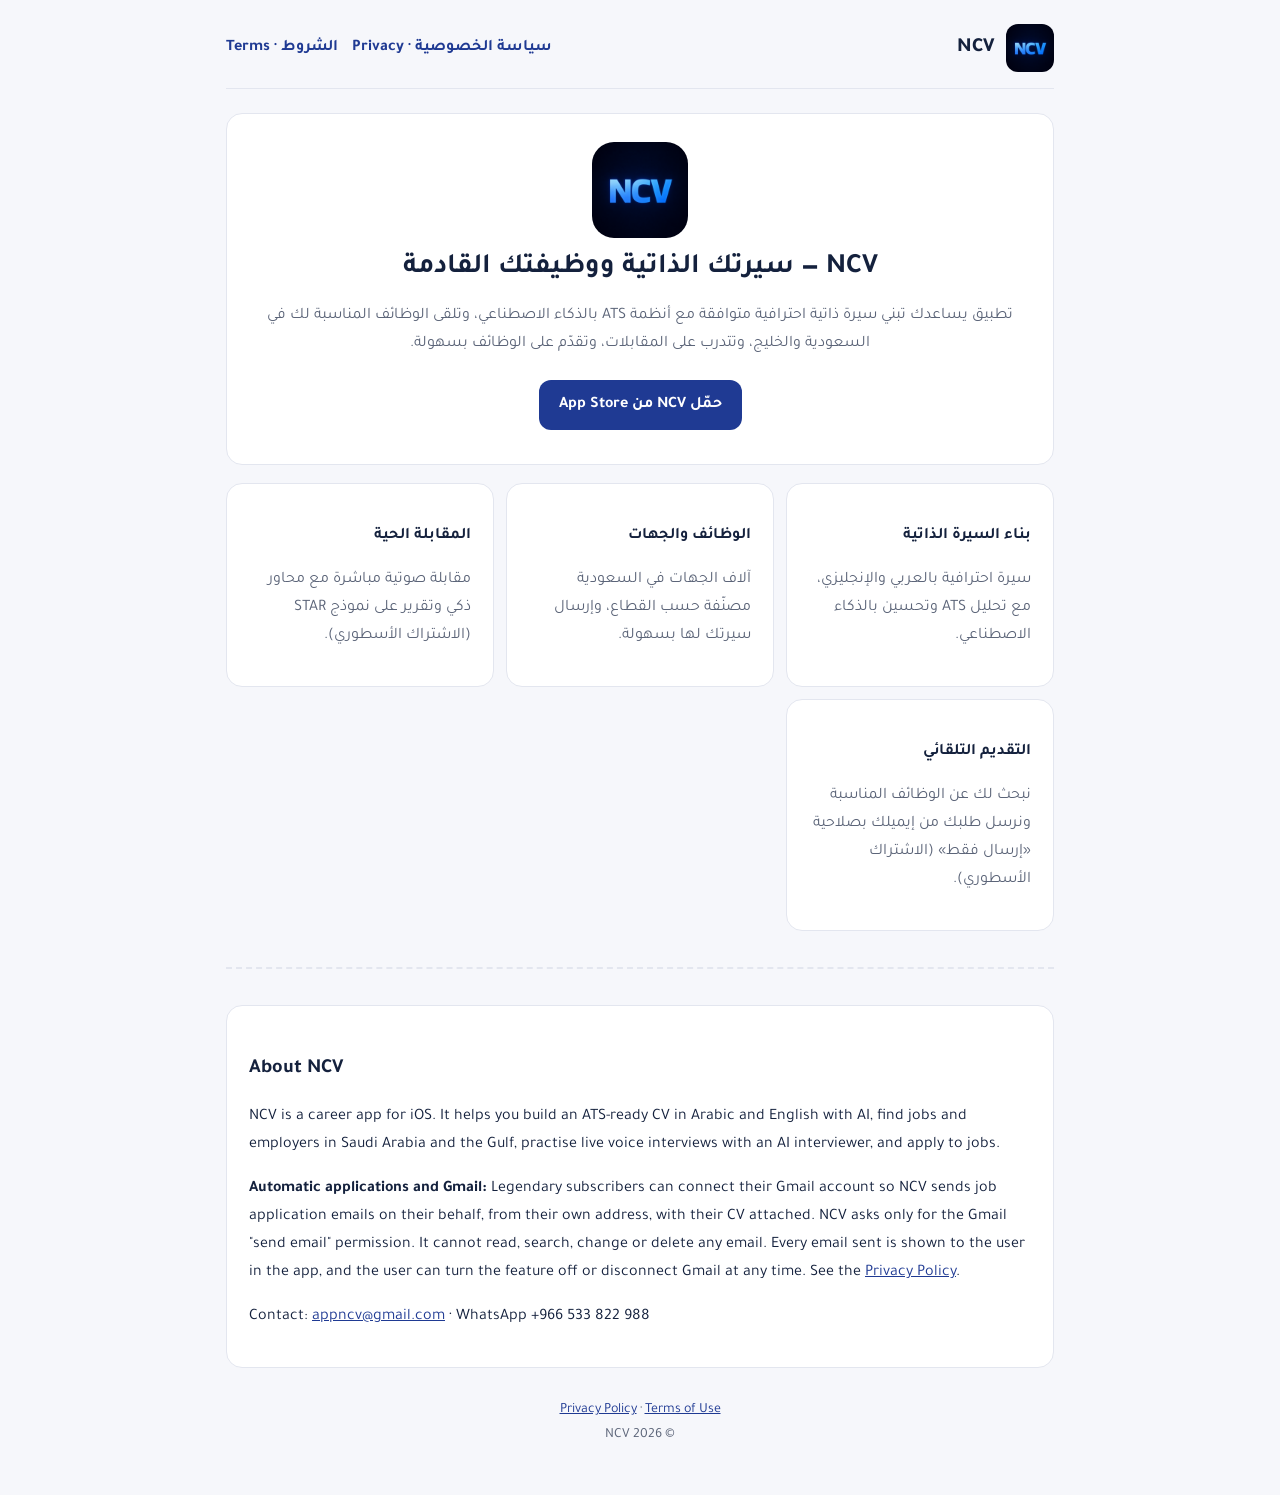
==== index.html @ 31800b80 "NCV legal site: home, privacy policy, terms Co-Authored-By: Claude Opus 5.5 <noreply@anthropic.com>" ====
<!doctype html>
<html lang="ar" dir="rtl">
<head>
  <meta charset="utf-8">
  <meta name="viewport" content="width=device-width, initial-scale=1">
  <title>NCV — السيرة الذاتية والوظائف</title>
  <meta name="description" content="NCV: build an ATS-ready CV with AI, find jobs in Saudi Arabia and the Gulf, practise live interviews and apply automatically.">
  <link rel="icon" href="icon.png">
  <link rel="preconnect" href="https://fonts.googleapis.com">
  <link href="https://fonts.googleapis.com/css2?family=Tajawal:wght@400;500;700;800&display=swap" rel="stylesheet">
  <link rel="stylesheet" href="style.css">
</head>
<body>
  <div class="wrap">
    <header class="top">
      <img src="icon.png" alt="NCV">
      <a class="name" href="./">NCV</a>
      <nav>
        <a href="privacy.html">سياسة الخصوصية · Privacy</a>
        <a href="terms.html">الشروط · Terms</a>
      </nav>
    </header>

    <section class="card hero">
      <img src="icon.png" alt="NCV app icon">
      <h1>NCV — سيرتك الذاتية ووظيفتك القادمة</h1>
      <p class="muted">تطبيق يساعدك تبني سيرة ذاتية احترافية متوافقة مع أنظمة ATS بالذكاء الاصطناعي، وتلقى الوظائف المناسبة لك في السعودية والخليج، وتتدرب على المقابلات، وتقدّم على الوظائف بسهولة.</p>
      <a class="btn" href="https://apps.apple.com/app/ncv/id6786002916">حمّل NCV من App Store</a>
    </section>

    <div class="grid">
      <div class="card"><h3>بناء السيرة الذاتية</h3><p class="muted">سيرة احترافية بالعربي والإنجليزي، مع تحليل ATS وتحسين بالذكاء الاصطناعي.</p></div>
      <div class="card"><h3>الوظائف والجهات</h3><p class="muted">آلاف الجهات في السعودية مصنّفة حسب القطاع، وإرسال سيرتك لها بسهولة.</p></div>
      <div class="card"><h3>المقابلة الحية</h3><p class="muted">مقابلة صوتية مباشرة مع محاور ذكي وتقرير على نموذج STAR (الاشتراك الأسطوري).</p></div>
      <div class="card"><h3>التقديم التلقائي</h3><p class="muted">نبحث لك عن الوظائف المناسبة ونرسل طلبك من إيميلك بصلاحية «إرسال فقط» (الاشتراك الأسطوري).</p></div>
    </div>

    <hr class="lang-sep">

    <section dir="ltr" class="card">
      <h2>About NCV</h2>
      <p>NCV is a career app for iOS. It helps you build an ATS-ready CV in Arabic and English with AI, find jobs and employers in Saudi Arabia and the Gulf, practise live voice interviews with an AI interviewer, and apply to jobs.</p>
      <p><strong>Automatic applications and Gmail:</strong> Legendary subscribers can connect their Gmail account so NCV sends job application emails on their behalf, from their own address, with their CV attached. NCV asks only for the Gmail "send email" permission. It cannot read, search, change or delete any email. Every email sent is shown to the user in the app, and the user can turn the feature off or disconnect Gmail at any time. See the <a href="privacy.html">Privacy Policy</a>.</p>
      <p>Contact: <a href="mailto:appncv@gmail.com">appncv@gmail.com</a> · WhatsApp +966 533 822 988</p>
    </section>

    <footer>
      <a href="privacy.html">Privacy Policy</a> · <a href="terms.html">Terms of Use</a><br>
      © 2026 NCV
    </footer>
  </div>
</body>
</html>
---- style.css ----
:root {
  --bg: #f6f7fb;
  --card: #ffffff;
  --text: #14213d;
  --muted: #5b6478;
  --line: #e3e6ef;
  --brand: #1f3a93;
  --gold: #c9971a;
}
@media (prefers-color-scheme: dark) {
  :root {
    --bg: #0b1430;
    --card: #111d42;
    --text: #eef1f8;
    --muted: #a8b0c4;
    --line: #22305c;
    --brand: #7da2ff;
    --gold: #e5b742;
  }
}
* { box-sizing: border-box; }
body {
  margin: 0;
  background: var(--bg);
  color: var(--text);
  font-family: "Tajawal", system-ui, -apple-system, "Segoe UI", Roboto, sans-serif;
  line-height: 1.75;
}
.wrap { max-width: 860px; margin: 0 auto; padding: 24px 16px 48px; }
header.top {
  display: flex; align-items: center; gap: 12px; flex-wrap: wrap;
  padding-bottom: 16px; border-bottom: 1px solid var(--line); margin-bottom: 24px;
}
header.top img { width: 48px; height: 48px; border-radius: 12px; }
header.top .name { font-weight: 800; font-size: 20px; color: var(--text); text-decoration: none; }
nav { margin-inline-start: auto; display: flex; gap: 14px; flex-wrap: wrap; }
nav a { color: var(--brand); text-decoration: none; font-weight: 600; }
nav a:hover { text-decoration: underline; }
.card {
  background: var(--card); border: 1px solid var(--line); border-radius: 16px;
  padding: 20px 22px; margin-bottom: 18px;
}
h1 { font-size: 28px; line-height: 1.3; margin: 0 0 6px; }
h2 { font-size: 20px; margin: 26px 0 8px; }
h3 { font-size: 16px; margin: 18px 0 6px; }
p, li { color: var(--text); }
.muted { color: var(--muted); }
a { color: var(--brand); }
ul { padding-inline-start: 22px; }
.hero { text-align: center; padding: 28px 22px; }
.hero img { width: 96px; height: 96px; border-radius: 22px; }
.btn {
  display: inline-block; background: var(--brand); color: #fff; text-decoration: none;
  font-weight: 700; padding: 11px 20px; border-radius: 12px; margin: 6px;
}
.btn.gold { background: var(--gold); color: #1b1300; }
.grid { display: grid; grid-template-columns: repeat(auto-fit, minmax(220px, 1fr)); gap: 12px; }
.grid .card { margin: 0; }
.lang-sep { border: 0; border-top: 2px dashed var(--line); margin: 36px 0; }
[dir="ltr"] { text-align: left; }
footer { text-align: center; color: var(--muted); font-size: 14px; margin-top: 30px; }
code { word-break: break-all; }
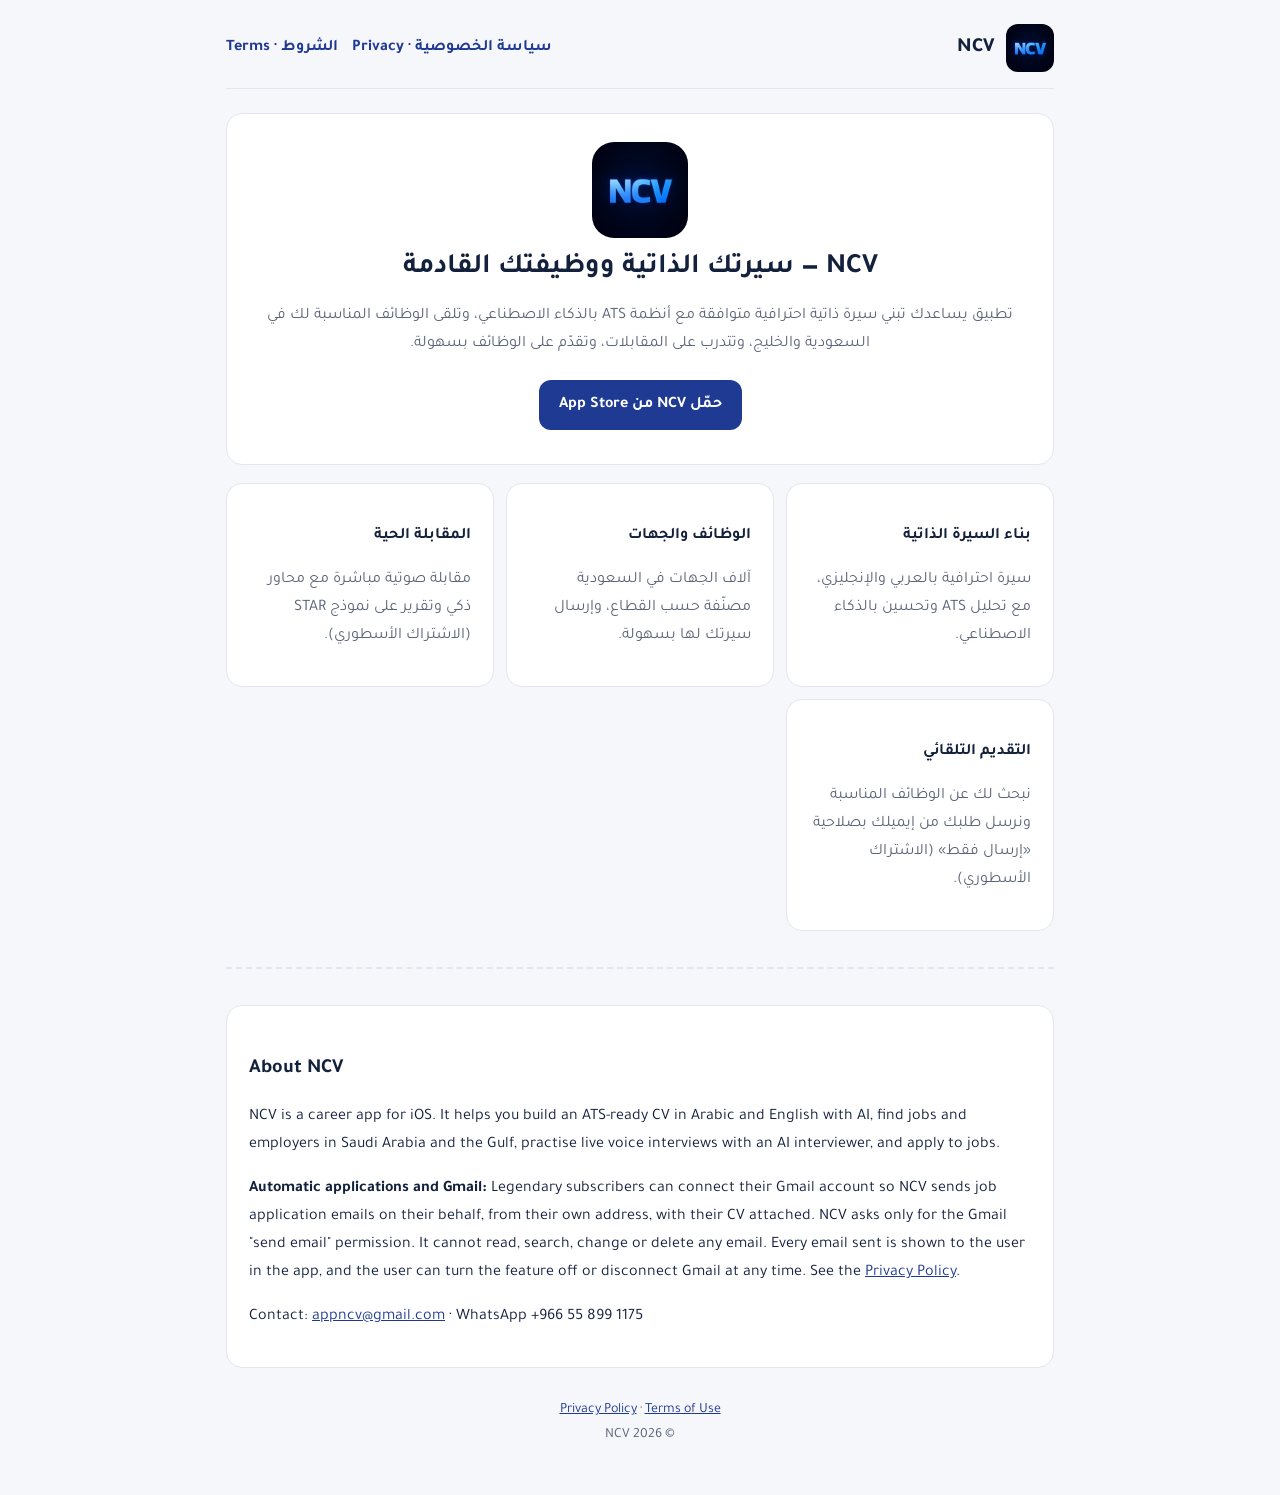
==== commit f7e32c65: "Update WhatsApp contact number Co-Authored-By: Claude Opus 5.5 <noreply@anthropic.com>" ====
--- a/index.html
+++ b/index.html
@@ -41,7 +41,7 @@
       <h2>About NCV</h2>
       <p>NCV is a career app for iOS. It helps you build an ATS-ready CV in Arabic and English with AI, find jobs and employers in Saudi Arabia and the Gulf, practise live voice interviews with an AI interviewer, and apply to jobs.</p>
       <p><strong>Automatic applications and Gmail:</strong> Legendary subscribers can connect their Gmail account so NCV sends job application emails on their behalf, from their own address, with their CV attached. NCV asks only for the Gmail "send email" permission. It cannot read, search, change or delete any email. Every email sent is shown to the user in the app, and the user can turn the feature off or disconnect Gmail at any time. See the <a href="privacy.html">Privacy Policy</a>.</p>
-      <p>Contact: <a href="mailto:appncv@gmail.com">appncv@gmail.com</a> · WhatsApp +966 533 822 988</p>
+      <p>Contact: <a href="mailto:appncv@gmail.com">appncv@gmail.com</a> · WhatsApp +966 55 899 1175</p>
     </section>
 
     <footer>
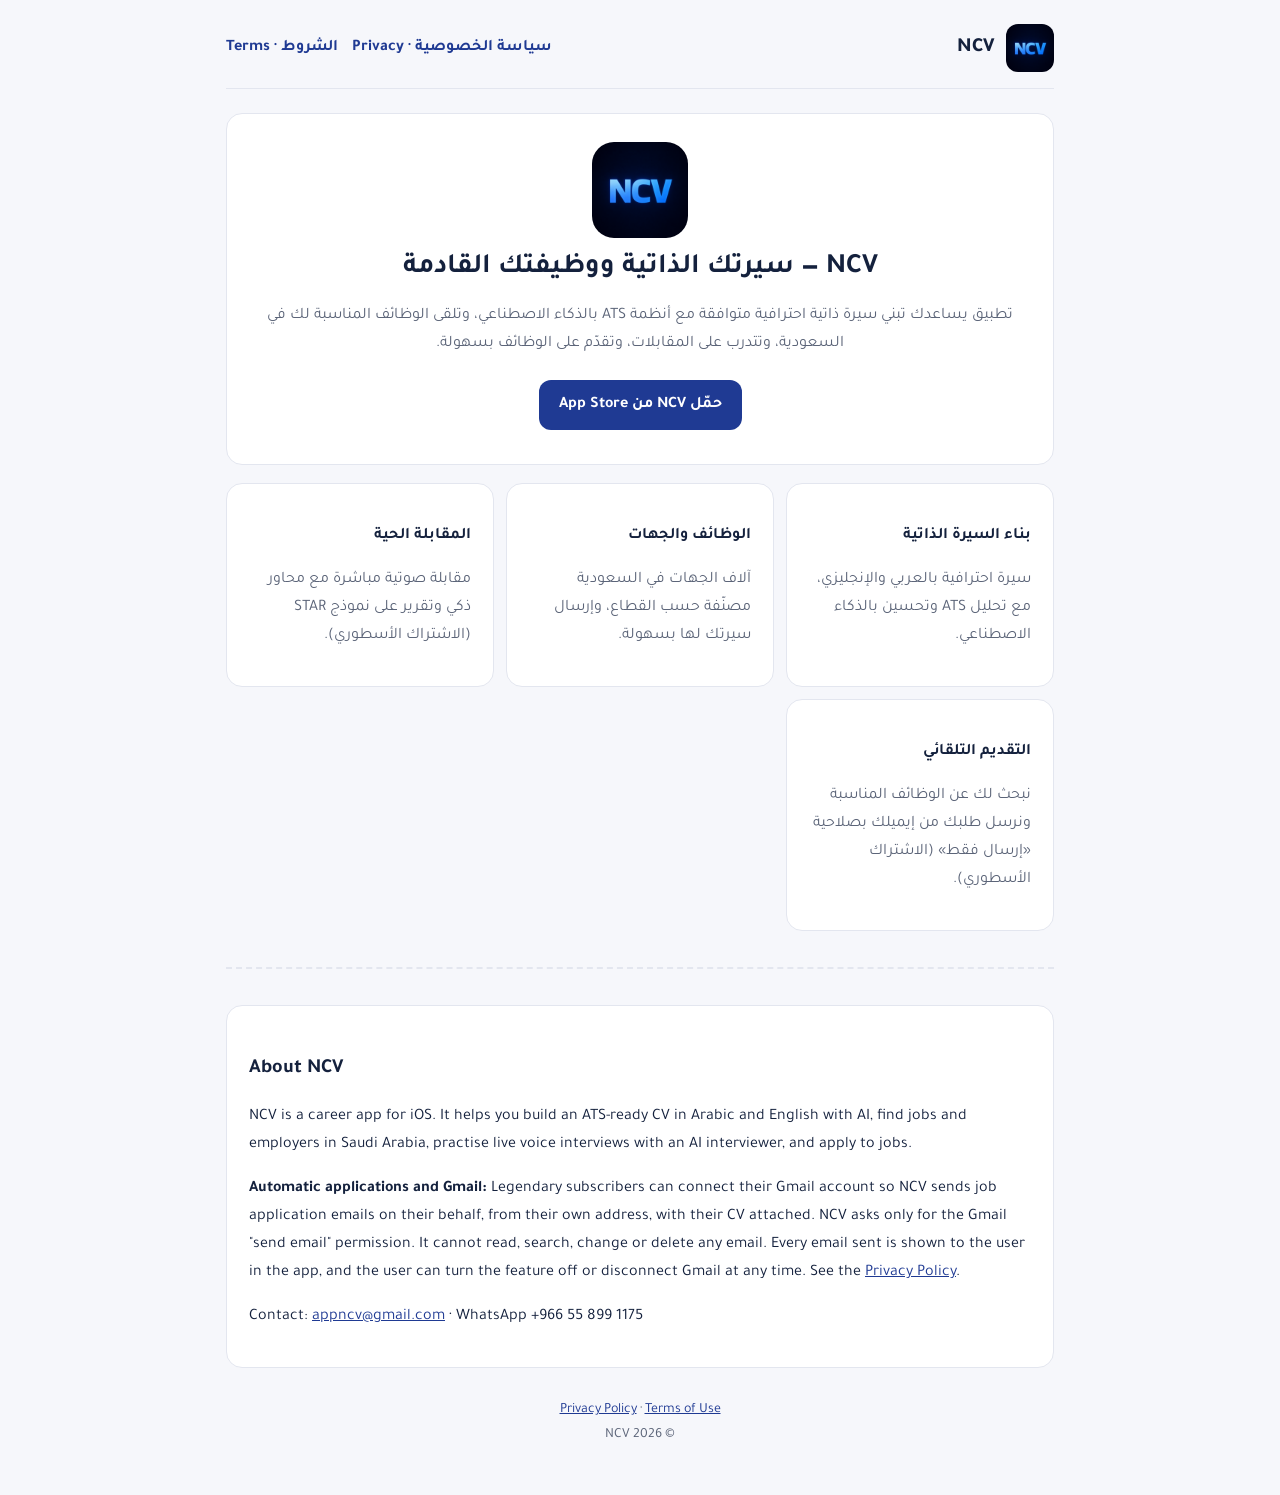
==== commit 7bd0bf6a: "Focus on Saudi Arabia: drop Gulf wording Co-Authored-By: Claude Opus 5.5 <noreply@anthropic.com>" ====
--- a/index.html
+++ b/index.html
@@ -2,9 +2,10 @@
 <html lang="ar" dir="rtl">
 <head>
   <meta charset="utf-8">
+  <meta name="google-site-verification" content="tlW5N0gDcs4Izm00vb7We-b3Zbw9FSTLOO05kTjz3a8" />
   <meta name="viewport" content="width=device-width, initial-scale=1">
   <title>NCV — السيرة الذاتية والوظائف</title>
-  <meta name="description" content="NCV: build an ATS-ready CV with AI, find jobs in Saudi Arabia and the Gulf, practise live interviews and apply automatically.">
+  <meta name="description" content="NCV: build an ATS-ready CV with AI, find jobs in Saudi Arabia, practise live interviews and apply automatically.">
   <link rel="icon" href="icon.png">
   <link rel="preconnect" href="https://fonts.googleapis.com">
   <link href="https://fonts.googleapis.com/css2?family=Tajawal:wght@400;500;700;800&display=swap" rel="stylesheet">
@@ -24,7 +25,7 @@
     <section class="card hero">
       <img src="icon.png" alt="NCV app icon">
       <h1>NCV — سيرتك الذاتية ووظيفتك القادمة</h1>
-      <p class="muted">تطبيق يساعدك تبني سيرة ذاتية احترافية متوافقة مع أنظمة ATS بالذكاء الاصطناعي، وتلقى الوظائف المناسبة لك في السعودية والخليج، وتتدرب على المقابلات، وتقدّم على الوظائف بسهولة.</p>
+      <p class="muted">تطبيق يساعدك تبني سيرة ذاتية احترافية متوافقة مع أنظمة ATS بالذكاء الاصطناعي، وتلقى الوظائف المناسبة لك في السعودية، وتتدرب على المقابلات، وتقدّم على الوظائف بسهولة.</p>
       <a class="btn" href="https://apps.apple.com/app/ncv/id6786002916">حمّل NCV من App Store</a>
     </section>
 
@@ -39,7 +40,7 @@
 
     <section dir="ltr" class="card">
       <h2>About NCV</h2>
-      <p>NCV is a career app for iOS. It helps you build an ATS-ready CV in Arabic and English with AI, find jobs and employers in Saudi Arabia and the Gulf, practise live voice interviews with an AI interviewer, and apply to jobs.</p>
+      <p>NCV is a career app for iOS. It helps you build an ATS-ready CV in Arabic and English with AI, find jobs and employers in Saudi Arabia, practise live voice interviews with an AI interviewer, and apply to jobs.</p>
       <p><strong>Automatic applications and Gmail:</strong> Legendary subscribers can connect their Gmail account so NCV sends job application emails on their behalf, from their own address, with their CV attached. NCV asks only for the Gmail "send email" permission. It cannot read, search, change or delete any email. Every email sent is shown to the user in the app, and the user can turn the feature off or disconnect Gmail at any time. See the <a href="privacy.html">Privacy Policy</a>.</p>
       <p>Contact: <a href="mailto:appncv@gmail.com">appncv@gmail.com</a> · WhatsApp +966 55 899 1175</p>
     </section>
